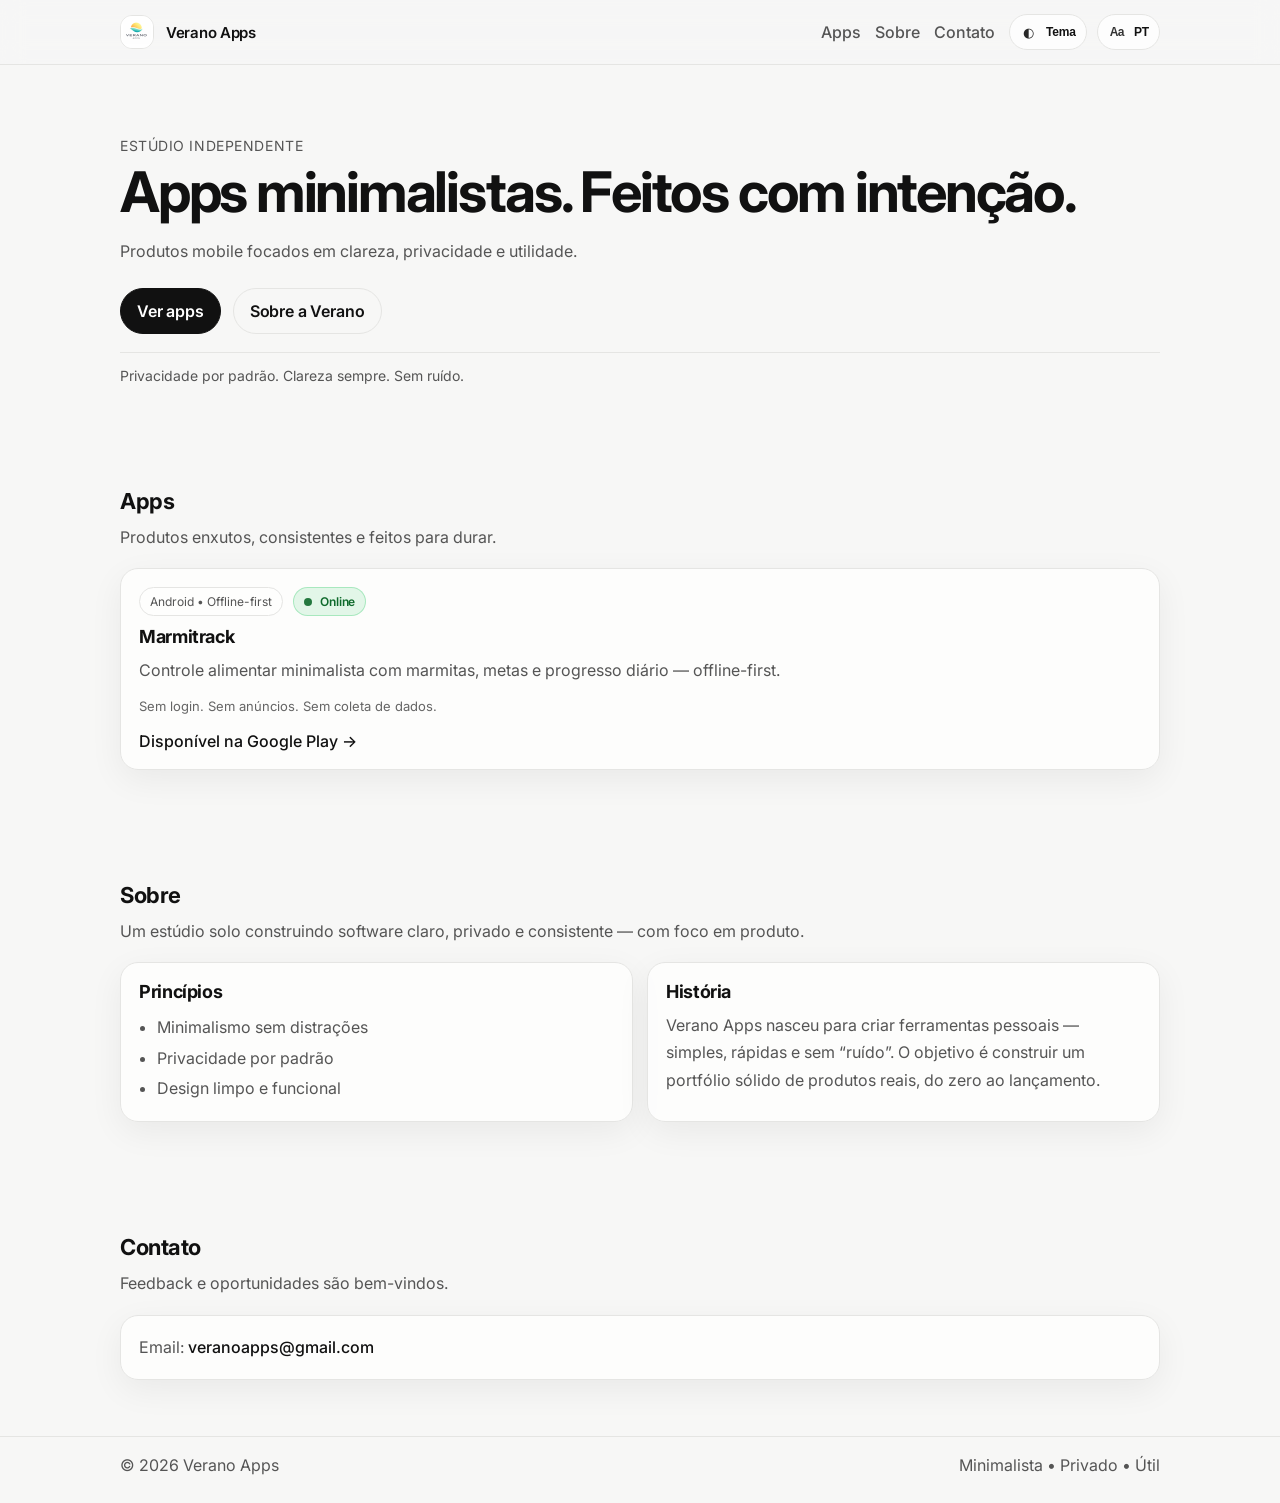
==== index.html @ bb745395 "Atualização produção marmitrack" ====
<!doctype html>
<html lang="pt-BR" data-theme="light">

<head>
    <meta charset="UTF-8" />
    <meta name="viewport" content="width=device-width, initial-scale=1.0" />
    <title>Verano Apps</title>
    <meta name="description" content="Verano Apps — minimal mobile apps focused on clarity, privacy, and usefulness." />

    <!-- Favicon -->
    <link rel="icon" type="image/png" href="assets/favicon.png" />

    <link rel="stylesheet" href="styles.css" />
    <link rel="preconnect" href="https://fonts.googleapis.com" />
    <link rel="preconnect" href="https://fonts.gstatic.com" crossorigin />
    <link href="https://fonts.googleapis.com/css2?family=Inter:wght@300;400;600&display=swap" rel="stylesheet" />
</head>

<body>
    <header class="topbar">
        <div class="container topbar__inner">
            <a class="brand" href="#top" aria-label="Verano Apps">
                <img class="brand__logo" src="assets/logo.png" alt="Verano Apps logo" />
                <span class="brand__name">Verano Apps</span>
            </a>

            <div class="topbar__actions">
                <nav class="nav">
                    <a class="link subtle" href="#apps" data-i18n="nav.apps">Apps</a>
                    <a class="link subtle" href="#about" data-i18n="nav.about">Sobre</a>
                    <a class="link subtle" href="#contact" data-i18n="nav.contact">Contato</a>
                </nav>

                <div class="toggles">
                    <button class="pill" id="themeToggle" type="button" aria-label="Toggle theme">
                        <span class="pill__icon" aria-hidden="true">◐</span>
                        <span class="pill__text" data-i18n="ui.theme">Tema</span>
                    </button>

                    <button class="pill" id="langToggle" type="button" aria-label="Toggle language">
                        <span class="pill__icon pill__icon--lang" aria-hidden="true">Aa</span>
                        <span class="pill__text" id="langPill">PT</span>
                    </button>
                </div>
            </div>
        </div>
    </header>

    <main id="top">
        <section class="hero">
            <div class="container">
                <p class="kicker" data-i18n="hero.kicker">Estúdio independente</p>

                <h1 class="hero__title" data-i18n="hero.title">
                    Apps minimalistas.<br />Feitos com intenção.
                </h1>

                <p class="hero__subtitle" data-i18n="hero.subtitle">
                    Produtos mobile focados em clareza, privacidade e utilidade.
                </p>

                <div class="hero__cta">
                    <a class="btn" href="#apps" data-i18n="hero.ctaPrimary">Ver apps</a>
                    <a class="btn ghost" href="#about" data-i18n="hero.ctaSecondary">Sobre a Verano</a>
                </div>

                <div class="note" data-i18n="hero.note">
                    Privacidade por padrão. Clareza sempre. Sem ruído.
                </div>
            </div>
        </section>

        <section class="section" id="apps">
            <div class="container">
                <div class="section__head">
                    <h2 class="section__title" data-i18n="apps.title">Apps</h2>
                    <p class="section__subtitle" data-i18n="apps.subtitle">
                        Produtos enxutos, consistentes e feitos para durar.
                    </p>
                </div>

                <div class="card">
                    <div class="card__meta">
                        <span class="badge" data-i18n="apps.marmitrack.badge">Android • Offline-first</span>

                        <span class="status published" id="marmitrackStatus">
                            <span class="dot" aria-hidden="true"></span>
                            <span data-i18n="status.published">Online</span>
                        </span>
                    </div>

                    <h3 class="card__title">Marmitrack</h3>

                    <p class="card__text" data-i18n="apps.marmitrack.desc">
                        Controle alimentar minimalista com marmitas, metas e progresso diário — offline-first.
                    </p>

                    <p class="card__text small" data-i18n="apps.marmitrack.privacy">
                        Sem login. Sem anúncios. Sem coleta de dados.
                    </p>

                    <div class="card__actions">
                        <a class="link" href="https://play.google.com/store/apps/details?id=com.veranoapps.marmitrack" target="_blank" rel="noopener noreferrer" data-i18n="apps.marmitrack.play">
                            Disponível na Google Play →
                        </a>
                    </div>
                </div>
            </div>
        </section>

        <section class="section" id="about">
            <div class="container">
                <div class="section__head">
                    <h2 class="section__title" data-i18n="about.title">Sobre</h2>
                    <p class="section__subtitle" data-i18n="about.subtitle">
                        Um estúdio solo construindo software claro, privado e consistente — com foco em produto.
                    </p>
                </div>

                <div class="grid">
                    <div class="card">
                        <h3 class="card__title" data-i18n="about.principles.title">Princípios</h3>
                        <ul class="list">
                            <li data-i18n="about.principles.p1">Minimalismo sem distrações</li>
                            <li data-i18n="about.principles.p2">Privacidade por padrão</li>
                            <li data-i18n="about.principles.p3">Design limpo e funcional</li>
                        </ul>
                    </div>

                    <div class="card">
                        <h3 class="card__title" data-i18n="about.story.title">História</h3>
                        <p class="card__text" data-i18n="about.story.text">
                            Verano Apps nasceu para criar ferramentas pessoais — simples, rápidas e sem “ruído”.
                            O objetivo é construir um portfólio sólido de produtos reais, do zero ao lançamento.
                        </p>
                    </div>
                </div>
            </div>
        </section>

        <section class="section" id="contact">
            <div class="container">
                <div class="section__head">
                    <h2 class="section__title" data-i18n="contact.title">Contato</h2>
                    <p class="section__subtitle" data-i18n="contact.subtitle">
                        Feedback e oportunidades são bem-vindos.
                    </p>
                </div>

                <div class="card">
                    <p class="card__text">
                        <span data-i18n="contact.emailLabel">Email:</span>
                        <a class="link" href="mailto:veranoapps@gmail.com">veranoapps@gmail.com</a>
                    </p>
                </div>
            </div>
        </section>
    </main>

    <footer class="footer">
        <div class="container footer__inner">
            <span class="muted">© <span id="year"></span> Verano Apps</span>
            <span class="muted" data-i18n="footer.tagline">Minimal • Private • Useful</span>
        </div>
    </footer>

    <script src="script.js"></script>
</body>

</html>
---- styles.css ----
:root {
    --bg: #f7f7f6;
    --text: #111111;
    --muted: #555555;
    --line: #e5e5e3;

    --card: rgba(255, 255, 255, 0.72);
    --pill: rgba(255, 255, 255, 0.6);

    --shadow: 0 10px 34px rgba(0, 0, 0, 0.06);
    --radius: 18px;

    --btn-bg: #111111;
    --btn-text: #ffffff;
    --btn-border: #111111;

    --ghost-bg: transparent;
    --ghost-text: #111111;
    --ghost-border: #e5e5e3;

    /* Status colors (sutis) */
    --status-inprogress-bg: rgba(245, 158, 11, 0.12);
    --status-inprogress-border: rgba(245, 158, 11, 0.30);
    --status-inprogress-text: #8a5a00;

    --status-published-bg: rgba(34, 197, 94, 0.12);
    --status-published-border: rgba(34, 197, 94, 0.30);
    --status-published-text: #0f6a2c;
}

html[data-theme="dark"] {
    --bg: #0f0f11;
    --text: #f0f0f0;
    --muted: #b8b8b8;
    --line: #242428;

    --card: rgba(22, 22, 25, 0.72);
    --pill: rgba(22, 22, 25, 0.65);

    --shadow: 0 10px 34px rgba(0, 0, 0, 0.35);

    --btn-bg: #f0f0f0;
    --btn-text: #0f0f11;
    --btn-border: #f0f0f0;

    --ghost-bg: transparent;
    --ghost-text: #f0f0f0;
    --ghost-border: #2a2a2f;

    --status-inprogress-bg: rgba(245, 158, 11, 0.16);
    --status-inprogress-border: rgba(245, 158, 11, 0.32);
    --status-inprogress-text: #ffd08a;

    --status-published-bg: rgba(34, 197, 94, 0.16);
    --status-published-border: rgba(34, 197, 94, 0.32);
    --status-published-text: #a6f4c5;
}

* {
    box-sizing: border-box;
}

html,
body {
    height: 100%;
}

/* Smooth scroll + header offset */
html {
    scroll-behavior: smooth;
    scroll-padding-top: 78px;
}

body {
    margin: 0;
    font-family: Inter, system-ui, -apple-system, Segoe UI, Roboto, Arial, sans-serif;
    background: var(--bg);
    color: var(--text);
    -webkit-font-smoothing: antialiased;
    -moz-osx-font-smoothing: grayscale;
}

.container {
    width: min(1040px, calc(100% - 40px));
    margin: 0 auto;
}

.topbar {
    position: sticky;
    top: 0;
    z-index: 10;
    backdrop-filter: blur(12px);
    background: color-mix(in srgb, var(--bg) 78%, transparent);
    border-bottom: 1px solid var(--line);
}

.topbar__inner {
    display: flex;
    align-items: center;
    justify-content: space-between;
    padding: 14px 0;
    gap: 14px;
}

.brand {
    display: inline-flex;
    align-items: center;
    gap: 12px;
    text-decoration: none;
    color: var(--text);
    user-select: none;
}

.brand__logo {
    height: 34px;
    width: 34px;
    object-fit: cover;
    border-radius: 12px;
    border: 1px solid var(--line);
    background: rgba(255, 255, 255, 0.35);
    display: block;
}

.brand__name {
    font-weight: 600;
    letter-spacing: -0.02em;
    font-size: 15px;
}

.topbar__actions {
    display: flex;
    align-items: center;
    gap: 14px;
}

.nav {
    display: none;
    align-items: center;
    gap: 14px;
}

.toggles {
    display: inline-flex;
    align-items: center;
    gap: 10px;
}

.link {
    color: var(--text);
    text-decoration: none;
    font-weight: 500;
}

.link:hover {
    text-decoration: underline;
}

.link.subtle {
    color: var(--muted);
}

.pill {
    border: 1px solid var(--line);
    background: var(--pill);
    border-radius: 999px;
    padding: 8px 10px;
    cursor: pointer;
    display: inline-flex;
    align-items: center;
    gap: 8px;
    color: var(--text);
}

.pill__icon {
    font-size: 13px;
    opacity: 0.9;
}

.pill__text {
    font-size: 12px;
    font-weight: 600;
    letter-spacing: -0.01em;
}

.hero {
    padding: 72px 0 48px;
}

.kicker {
    margin: 0 0 10px;
    color: var(--muted);
    font-size: 14px;
    letter-spacing: 0.04em;
    text-transform: uppercase;
}

.hero__title {
    margin: 0;
    font-size: clamp(36px, 5vw, 56px);
    line-height: 1.03;
    letter-spacing: -0.04em;
}

.hero__subtitle {
    margin: 16px 0 0;
    max-width: 64ch;
    color: var(--muted);
    font-size: 16px;
    line-height: 1.65;
}

.hero__cta {
    display: flex;
    gap: 12px;
    margin-top: 24px;
    flex-wrap: wrap;
}

.btn {
    display: inline-flex;
    align-items: center;
    justify-content: center;
    padding: 12px 16px;
    border-radius: 999px;
    border: 1px solid var(--btn-border);
    background: var(--btn-bg);
    color: var(--btn-text);
    text-decoration: none;
    font-weight: 600;
    letter-spacing: -0.01em;
}

.btn:hover {
    filter: brightness(0.95);
}

.btn.ghost {
    background: var(--ghost-bg);
    color: var(--ghost-text);
    border: 1px solid var(--ghost-border);
}

.note {
    margin-top: 18px;
    padding-top: 14px;
    border-top: 1px solid var(--line);
    color: var(--muted);
    font-size: 14px;
}

.section {
    padding: 56px 0;
}

.section__head {
    display: grid;
    gap: 10px;
    margin-bottom: 18px;
}

.section__title {
    margin: 0;
    font-size: 22px;
    letter-spacing: -0.02em;
}

.section__subtitle {
    margin: 0;
    color: var(--muted);
    max-width: 72ch;
    line-height: 1.65;
}

.card {
    border: 1px solid var(--line);
    border-radius: var(--radius);
    background: var(--card);
    box-shadow: var(--shadow);
    padding: 18px;
}

.card__meta {
    display: flex;
    align-items: center;
    gap: 10px;
    margin-bottom: 10px;
    flex-wrap: wrap;
}

.badge {
    font-size: 12px;
    color: var(--muted);
    border: 1px solid var(--line);
    border-radius: 999px;
    padding: 6px 10px;
    background: color-mix(in srgb, var(--card) 70%, transparent);
}

.status {
    display: inline-flex;
    align-items: center;
    gap: 8px;
    border-radius: 999px;
    padding: 6px 10px;
    font-size: 12px;
    font-weight: 600;
    letter-spacing: -0.01em;
    border: 1px solid;
}

.status .dot {
    width: 8px;
    height: 8px;
    border-radius: 999px;
    background: currentColor;
    opacity: 0.9;
}

.status.inprogress {
    background: var(--status-inprogress-bg);
    border-color: var(--status-inprogress-border);
    color: var(--status-inprogress-text);
}

.status.published {
    background: var(--status-published-bg);
    border-color: var(--status-published-border);
    color: var(--status-published-text);
}

.card__title {
    margin: 0 0 10px;
    font-size: 18px;
    letter-spacing: -0.02em;
}

.card__text {
    margin: 0;
    color: var(--muted);
    line-height: 1.7;
}

/* NOVO: texto secundário menor (ex: privacidade do app) */
.card__text.small {
    margin-top: 10px;
    font-size: 13px;
    opacity: 0.9;
}

.card__actions {
    margin-top: 14px;
}

.grid {
    display: grid;
    grid-template-columns: 1fr;
    gap: 14px;
}

.list {
    margin: 0;
    padding-left: 18px;
    color: var(--muted);
    line-height: 1.9;
}

.footer {
    border-top: 1px solid var(--line);
    padding: 18px 0 28px;
}

.footer__inner {
    display: flex;
    justify-content: space-between;
    gap: 12px;
    flex-wrap: wrap;
}

.muted {
    color: var(--muted);
}

:focus-visible {
    outline: 2px solid color-mix(in srgb, var(--text) 22%, transparent);
    outline-offset: 3px;
    border-radius: 12px;
}

.btn,
.pill,
.card {
    transition: filter 120ms ease, transform 120ms ease, border-color 120ms ease;
}

.btn:active,
.pill:active {
    transform: translateY(1px);
}

@media (min-width: 860px) {
    .nav {
        display: flex;
    }

    .grid {
        grid-template-columns: 1fr 1fr;
    }
}

.pill__icon {
    display: inline-flex;
    align-items: center;
    justify-content: center;
    width: 18px;
    height: 18px;
    font-size: 13px;
    opacity: 0.9;
    line-height: 1;
}

.pill__icon--lang {
    font-weight: 700;
    letter-spacing: -0.04em;
    font-size: 12px;
    opacity: 0.85;
}
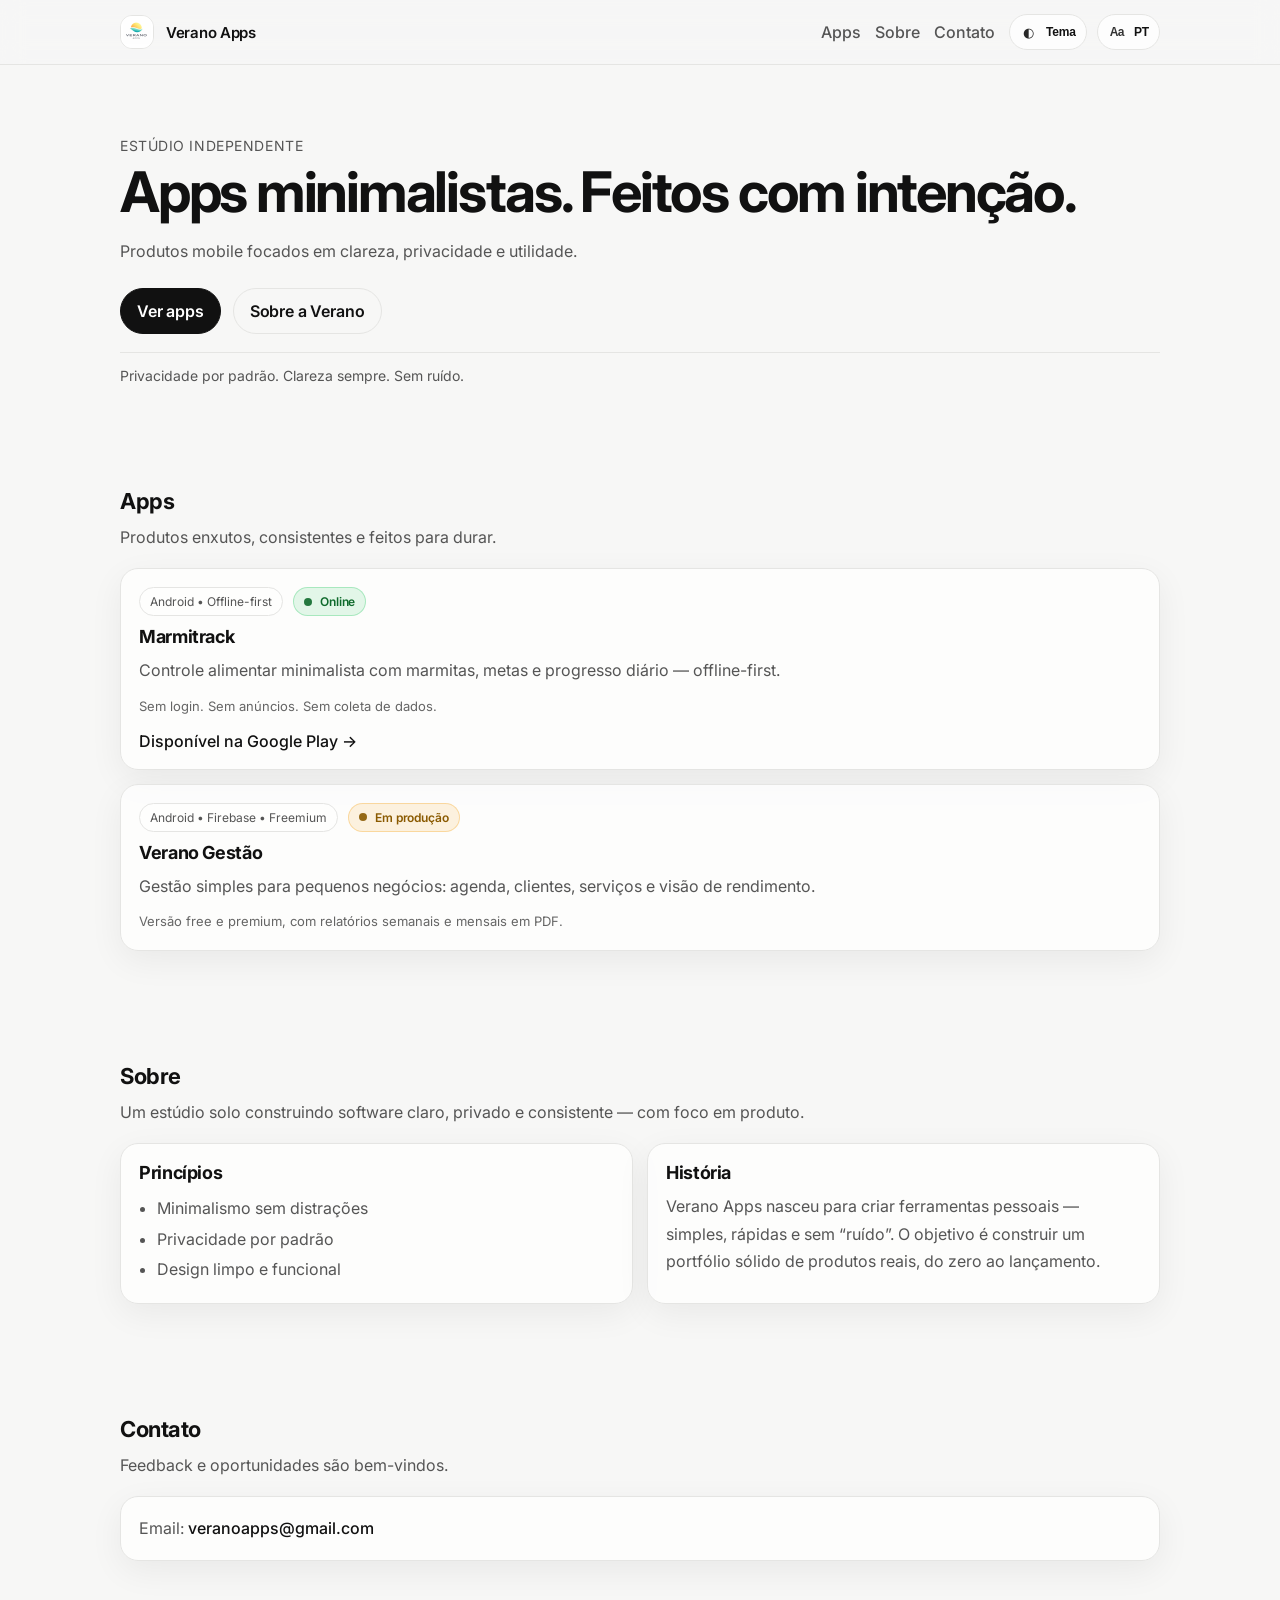
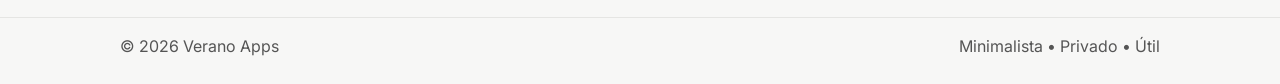
==== commit 680532d0: "Feature: novo app sendo criado" ====
--- a/index.html
+++ b/index.html
@@ -79,30 +79,53 @@
                     </p>
                 </div>
 
-                <div class="card">
-                    <div class="card__meta">
-                        <span class="badge" data-i18n="apps.marmitrack.badge">Android • Offline-first</span>
+                <div class="apps__list">
+                    <div class="card">
+                        <div class="card__meta">
+                            <span class="badge" data-i18n="apps.marmitrack.badge">Android • Offline-first</span>
 
-                        <span class="status published" id="marmitrackStatus">
-                            <span class="dot" aria-hidden="true"></span>
-                            <span data-i18n="status.published">Online</span>
-                        </span>
+                            <span class="status published" id="marmitrackStatus">
+                                <span class="dot" aria-hidden="true"></span>
+                                <span data-i18n="status.published">Online</span>
+                            </span>
+                        </div>
+
+                        <h3 class="card__title">Marmitrack</h3>
+
+                        <p class="card__text" data-i18n="apps.marmitrack.desc">
+                            Controle alimentar minimalista com marmitas, metas e progresso diário — offline-first.
+                        </p>
+
+                        <p class="card__text small" data-i18n="apps.marmitrack.privacy">
+                            Sem login. Sem anúncios. Sem coleta de dados.
+                        </p>
+
+                        <div class="card__actions">
+                            <a class="link" href="https://play.google.com/store/apps/details?id=com.veranoapps.marmitrack" target="_blank" rel="noopener noreferrer" data-i18n="apps.marmitrack.play">
+                                Disponível na Google Play →
+                            </a>
+                        </div>
                     </div>
 
-                    <h3 class="card__title">Marmitrack</h3>
+                    <div class="card">
+                        <div class="card__meta">
+                            <span class="badge" data-i18n="apps.gestao.badge">Android • Firebase • Freemium</span>
 
-                    <p class="card__text" data-i18n="apps.marmitrack.desc">
-                        Controle alimentar minimalista com marmitas, metas e progresso diário — offline-first.
-                    </p>
+                            <span class="status inprogress">
+                                <span class="dot" aria-hidden="true"></span>
+                                <span data-i18n="status.inprogress">Em produção</span>
+                            </span>
+                        </div>
 
-                    <p class="card__text small" data-i18n="apps.marmitrack.privacy">
-                        Sem login. Sem anúncios. Sem coleta de dados.
-                    </p>
+                        <h3 class="card__title" data-i18n="apps.gestao.title">Verano Gestão</h3>
 
-                    <div class="card__actions">
-                        <a class="link" href="https://play.google.com/store/apps/details?id=com.veranoapps.marmitrack" target="_blank" rel="noopener noreferrer" data-i18n="apps.marmitrack.play">
-                            Disponível na Google Play →
-                        </a>
+                        <p class="card__text" data-i18n="apps.gestao.desc">
+                            Gestão simples para pequenos negócios: agenda, clientes, serviços e visão de rendimento.
+                        </p>
+
+                        <p class="card__text small" data-i18n="apps.gestao.details">
+                            Versão free e premium, com relatórios semanais e mensais em PDF.
+                        </p>
                     </div>
                 </div>
             </div>
--- a/styles.css
+++ b/styles.css
@@ -351,6 +351,12 @@
     margin-top: 14px;
 }
 
+.apps__list {
+    display: grid;
+    grid-template-columns: 1fr;
+    gap: 14px;
+}
+
 .grid {
     display: grid;
     grid-template-columns: 1fr;
@@ -423,4 +429,4 @@
     letter-spacing: -0.04em;
     font-size: 12px;
     opacity: 0.85;
-}+}
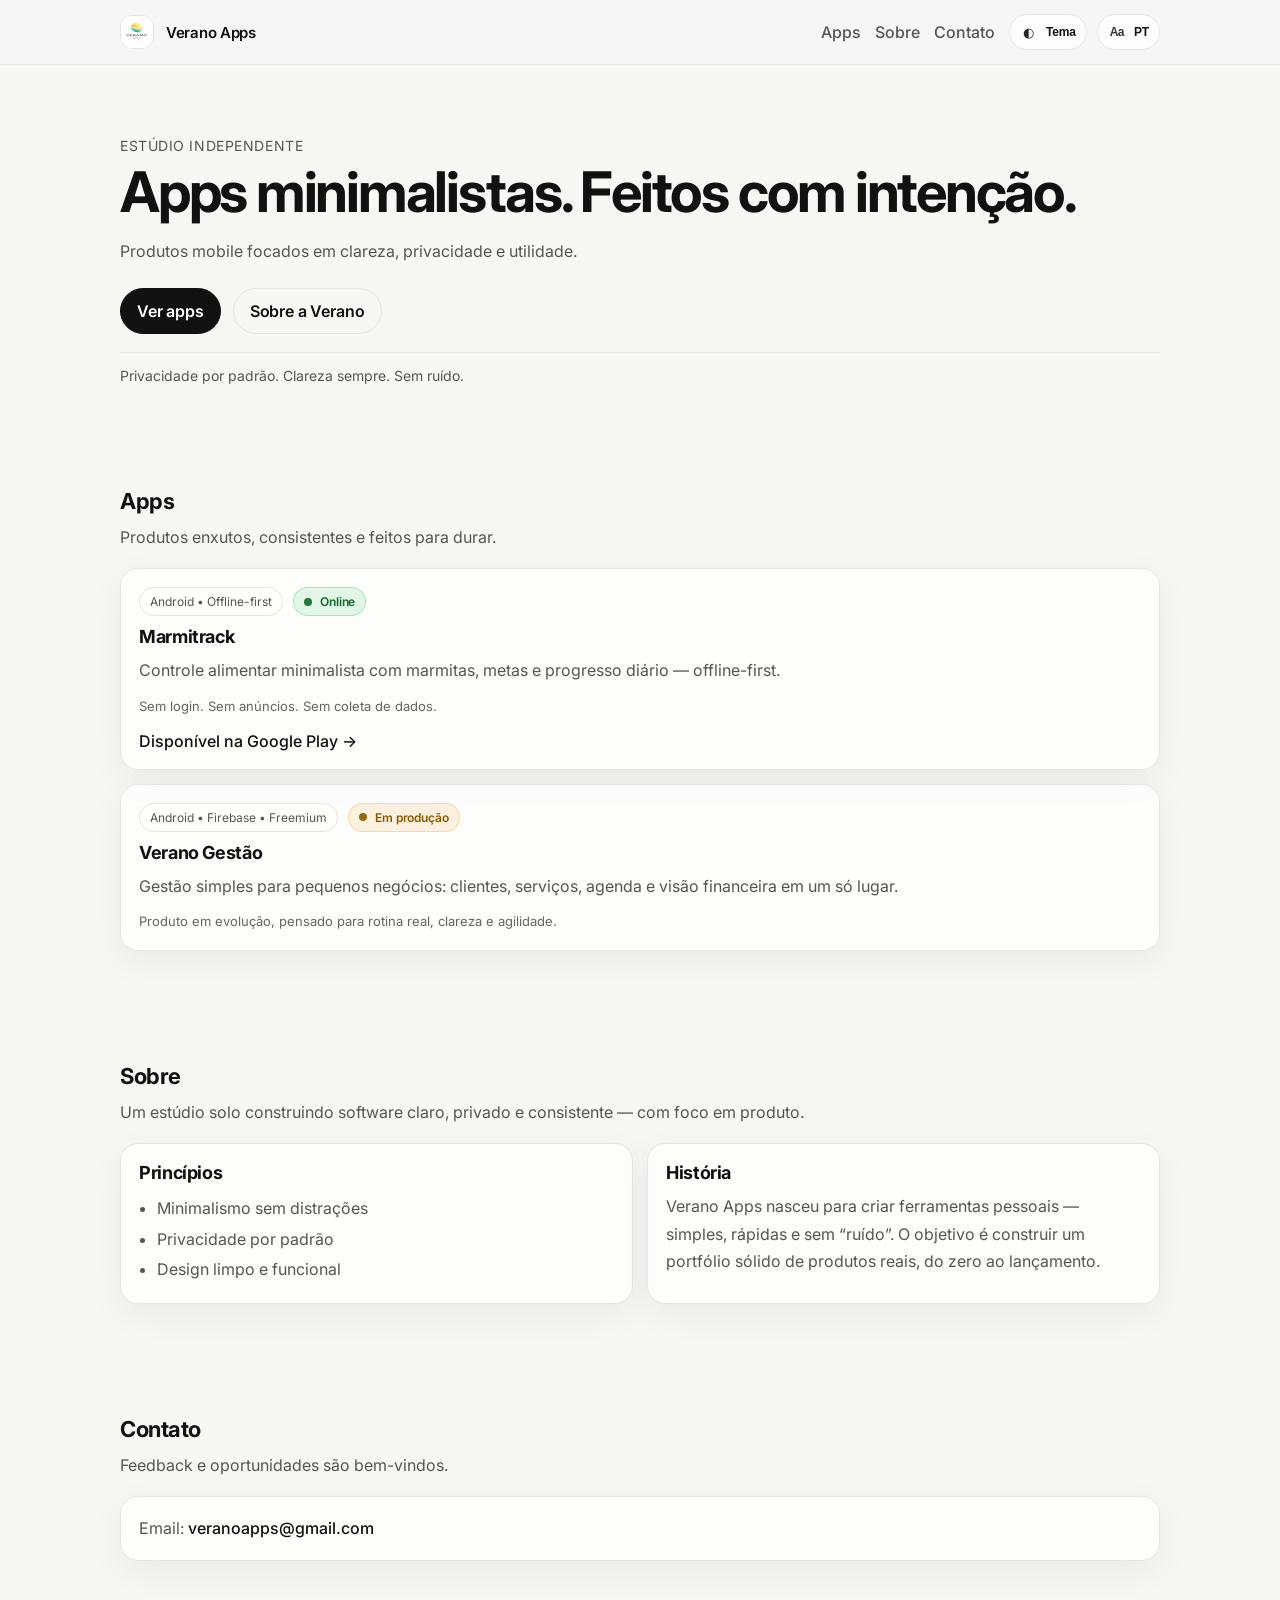
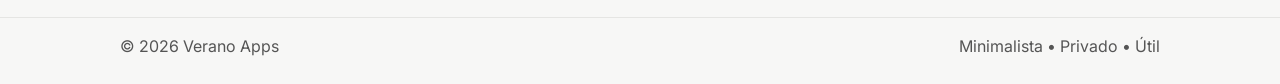
==== commit 3a2039c9: "Atualizado legenda do verano app" ====
--- a/index.html
+++ b/index.html
@@ -120,11 +120,11 @@
                         <h3 class="card__title" data-i18n="apps.gestao.title">Verano Gestão</h3>
 
                         <p class="card__text" data-i18n="apps.gestao.desc">
-                            Gestão simples para pequenos negócios: agenda, clientes, serviços e visão de rendimento.
+                            Gestão simples para pequenos negócios: clientes, serviços, agenda e visão financeira em um só lugar.
                         </p>
 
                         <p class="card__text small" data-i18n="apps.gestao.details">
-                            Versão free e premium, com relatórios semanais e mensais em PDF.
+                            Produto em evolução, pensado para rotina real, clareza e agilidade.
                         </p>
                     </div>
                 </div>
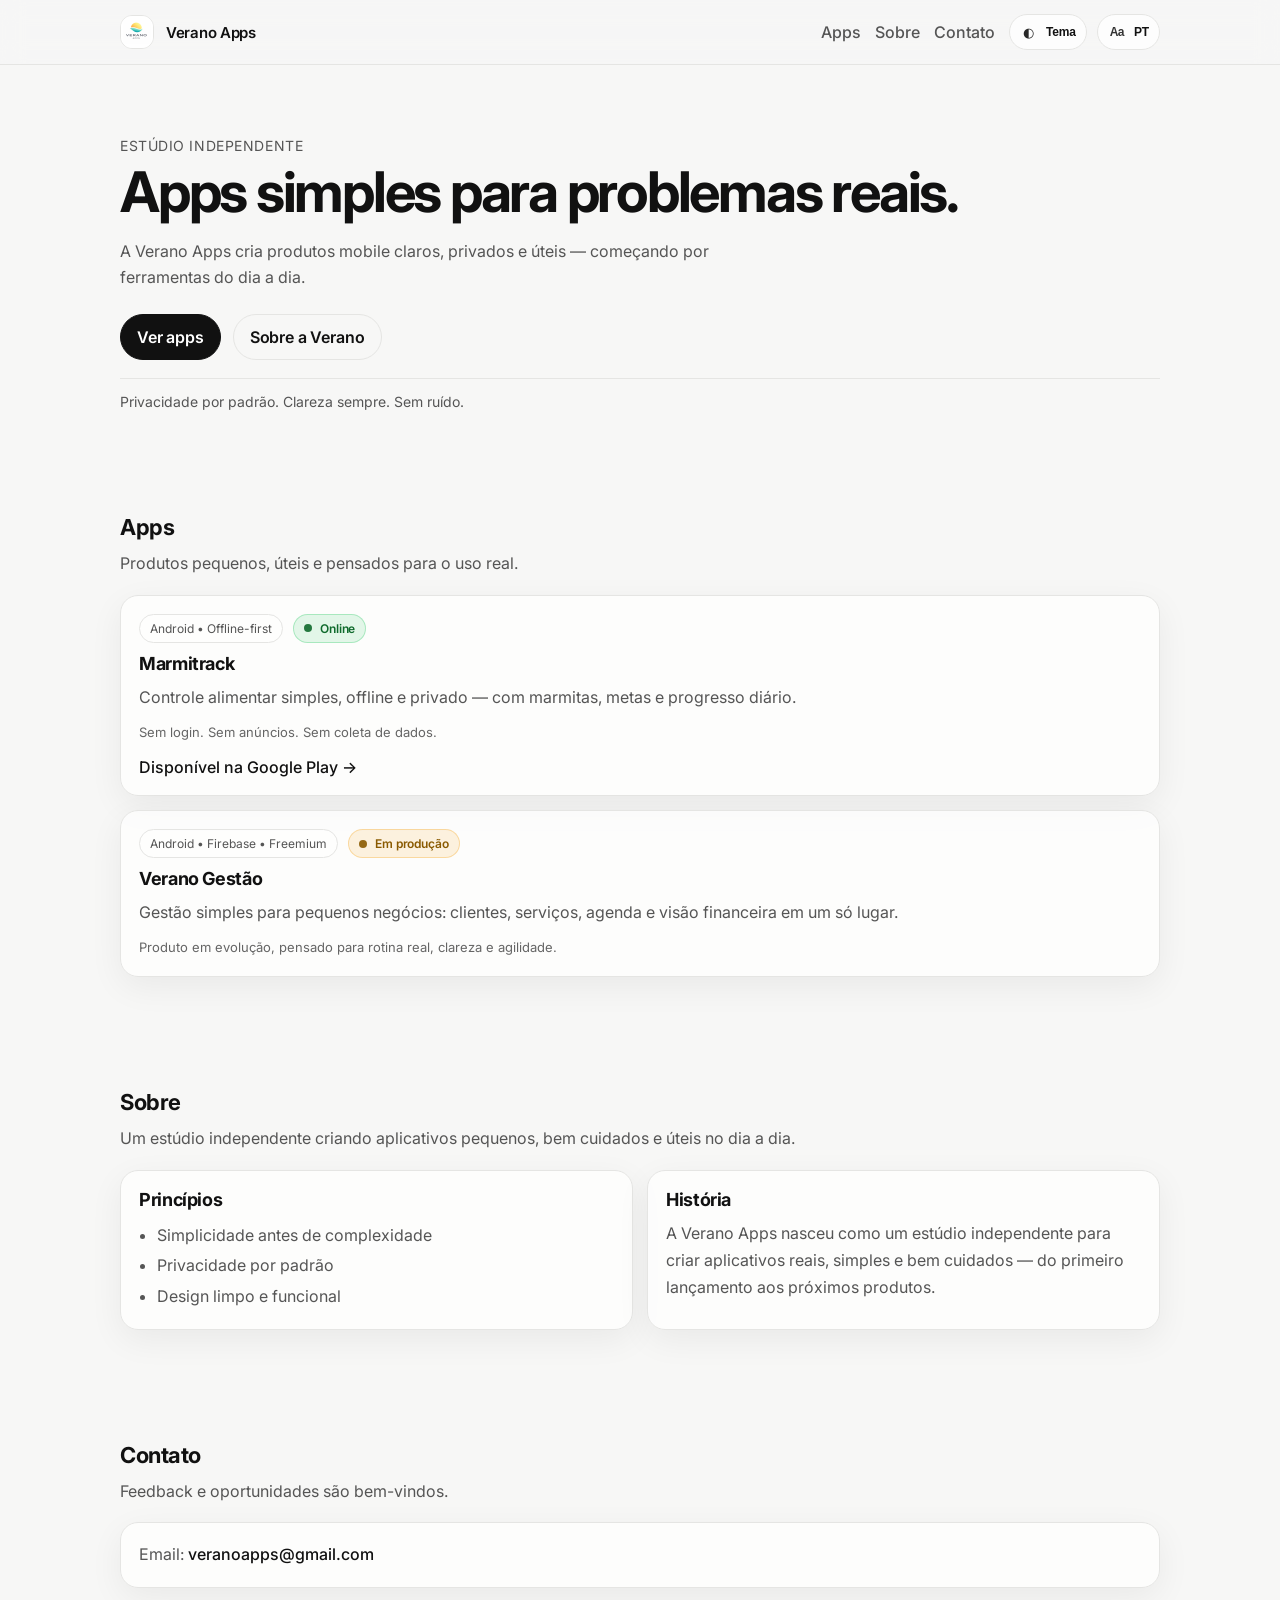
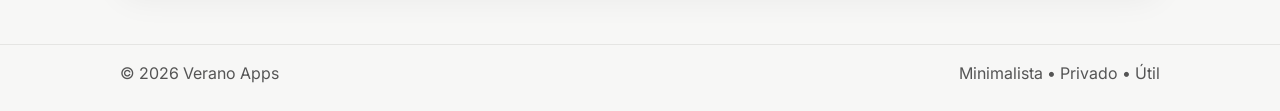
==== commit edd42127: "Feature: novos textos da verano apps" ====
--- a/index.html
+++ b/index.html
@@ -52,11 +52,11 @@
                 <p class="kicker" data-i18n="hero.kicker">Estúdio independente</p>
 
                 <h1 class="hero__title" data-i18n="hero.title">
-                    Apps minimalistas.<br />Feitos com intenção.
+                    Apps simples para problemas reais.
                 </h1>
 
                 <p class="hero__subtitle" data-i18n="hero.subtitle">
-                    Produtos mobile focados em clareza, privacidade e utilidade.
+                    A Verano Apps cria produtos mobile claros, privados e úteis — começando por ferramentas do dia a dia.
                 </p>
 
                 <div class="hero__cta">
@@ -75,7 +75,7 @@
                 <div class="section__head">
                     <h2 class="section__title" data-i18n="apps.title">Apps</h2>
                     <p class="section__subtitle" data-i18n="apps.subtitle">
-                        Produtos enxutos, consistentes e feitos para durar.
+                        Produtos pequenos, úteis e pensados para o uso real.
                     </p>
                 </div>
 
@@ -93,7 +93,7 @@
                         <h3 class="card__title">Marmitrack</h3>
 
                         <p class="card__text" data-i18n="apps.marmitrack.desc">
-                            Controle alimentar minimalista com marmitas, metas e progresso diário — offline-first.
+                            Controle alimentar simples, offline e privado — com marmitas, metas e progresso diário.
                         </p>
 
                         <p class="card__text small" data-i18n="apps.marmitrack.privacy">
@@ -136,7 +136,7 @@
                 <div class="section__head">
                     <h2 class="section__title" data-i18n="about.title">Sobre</h2>
                     <p class="section__subtitle" data-i18n="about.subtitle">
-                        Um estúdio solo construindo software claro, privado e consistente — com foco em produto.
+                        Um estúdio independente criando aplicativos pequenos, bem cuidados e úteis no dia a dia.
                     </p>
                 </div>
 
@@ -144,7 +144,7 @@
                     <div class="card">
                         <h3 class="card__title" data-i18n="about.principles.title">Princípios</h3>
                         <ul class="list">
-                            <li data-i18n="about.principles.p1">Minimalismo sem distrações</li>
+                            <li data-i18n="about.principles.p1">Simplicidade antes de complexidade</li>
                             <li data-i18n="about.principles.p2">Privacidade por padrão</li>
                             <li data-i18n="about.principles.p3">Design limpo e funcional</li>
                         </ul>
@@ -153,8 +153,7 @@
                     <div class="card">
                         <h3 class="card__title" data-i18n="about.story.title">História</h3>
                         <p class="card__text" data-i18n="about.story.text">
-                            Verano Apps nasceu para criar ferramentas pessoais — simples, rápidas e sem “ruído”.
-                            O objetivo é construir um portfólio sólido de produtos reais, do zero ao lançamento.
+                            A Verano Apps nasceu como um estúdio independente para criar aplicativos reais, simples e bem cuidados — do primeiro lançamento aos próximos produtos.
                         </p>
                     </div>
                 </div>
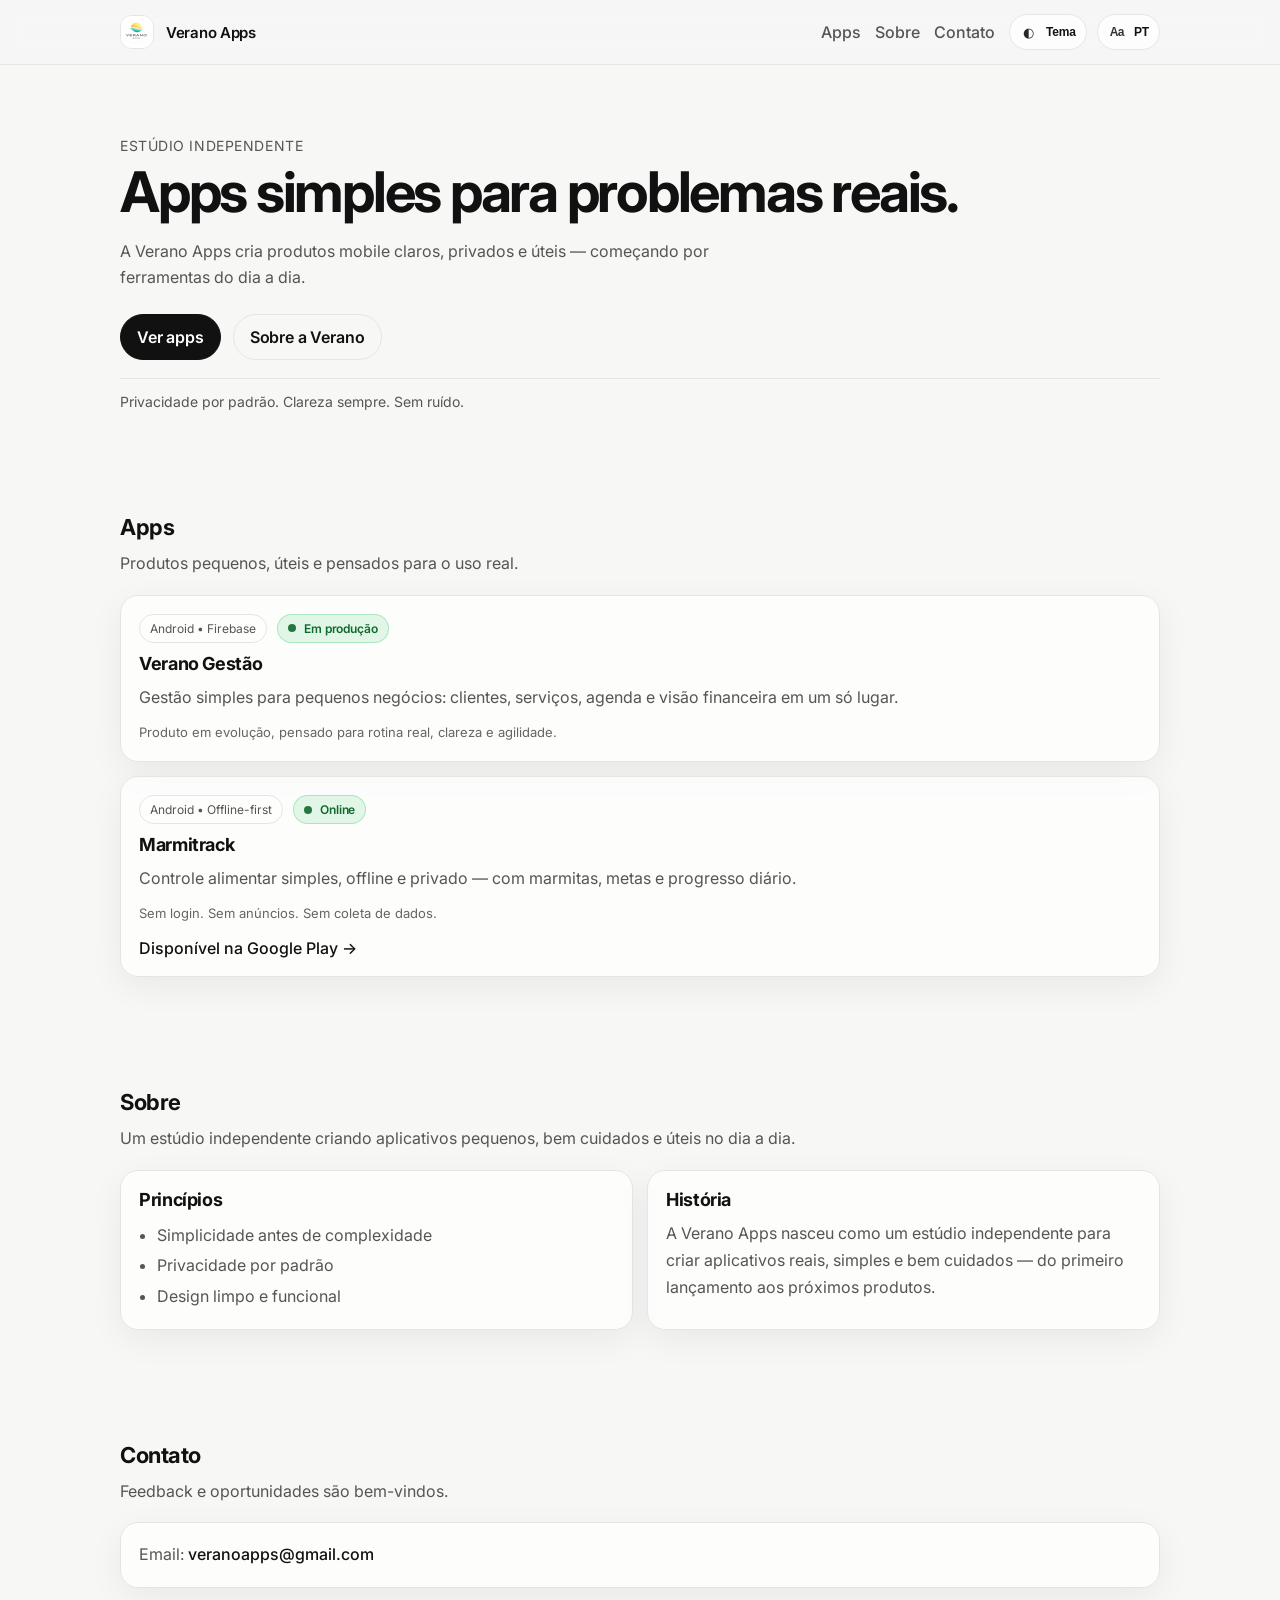
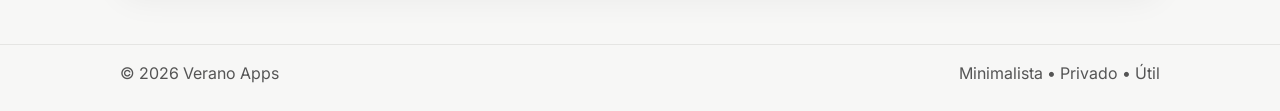
==== commit 46456913: "Feature: verano em producao!" ====
--- a/index.html
+++ b/index.html
@@ -82,6 +82,27 @@
                 <div class="apps__list">
                     <div class="card">
                         <div class="card__meta">
+                            <span class="badge" data-i18n="apps.gestao.badge">Android • Firebase</span>
+
+                            <span class="status published">
+                                <span class="dot" aria-hidden="true"></span>
+                                <span data-i18n="status.production">Em produção</span>
+                            </span>
+                        </div>
+
+                        <h3 class="card__title" data-i18n="apps.gestao.title">Verano Gestão</h3>
+
+                        <p class="card__text" data-i18n="apps.gestao.desc">
+                            Gestão simples para pequenos negócios: clientes, serviços, agenda e visão financeira em um só lugar.
+                        </p>
+
+                        <p class="card__text small" data-i18n="apps.gestao.details">
+                            Produto em evolução, pensado para rotina real, clareza e agilidade.
+                        </p>
+                    </div>
+
+                    <div class="card">
+                        <div class="card__meta">
                             <span class="badge" data-i18n="apps.marmitrack.badge">Android • Offline-first</span>
 
                             <span class="status published" id="marmitrackStatus">
@@ -105,27 +126,6 @@
                                 Disponível na Google Play →
                             </a>
                         </div>
-                    </div>
-
-                    <div class="card">
-                        <div class="card__meta">
-                            <span class="badge" data-i18n="apps.gestao.badge">Android • Firebase • Freemium</span>
-
-                            <span class="status inprogress">
-                                <span class="dot" aria-hidden="true"></span>
-                                <span data-i18n="status.inprogress">Em produção</span>
-                            </span>
-                        </div>
-
-                        <h3 class="card__title" data-i18n="apps.gestao.title">Verano Gestão</h3>
-
-                        <p class="card__text" data-i18n="apps.gestao.desc">
-                            Gestão simples para pequenos negócios: clientes, serviços, agenda e visão financeira em um só lugar.
-                        </p>
-
-                        <p class="card__text small" data-i18n="apps.gestao.details">
-                            Produto em evolução, pensado para rotina real, clareza e agilidade.
-                        </p>
                     </div>
                 </div>
             </div>
--- a/styles.css
+++ b/styles.css
@@ -351,6 +351,43 @@
     margin-top: 14px;
 }
 
+.product-hero {
+    padding-bottom: 24px;
+}
+
+.product-hero__copy {
+    margin-top: 10px;
+}
+
+.product-features .card {
+    height: 100%;
+}
+
+.product-links,
+.footer__links {
+    display: flex;
+    flex-wrap: wrap;
+    gap: 12px 18px;
+}
+
+.product-info {
+    align-items: stretch;
+}
+
+.product-panel {
+    display: flex;
+    flex-direction: column;
+    min-width: 0;
+}
+
+.product-panel .product-copy {
+    flex: 1;
+}
+
+.product-back {
+    margin-top: 18px;
+}
+
 .apps__list {
     display: grid;
     grid-template-columns: 1fr;
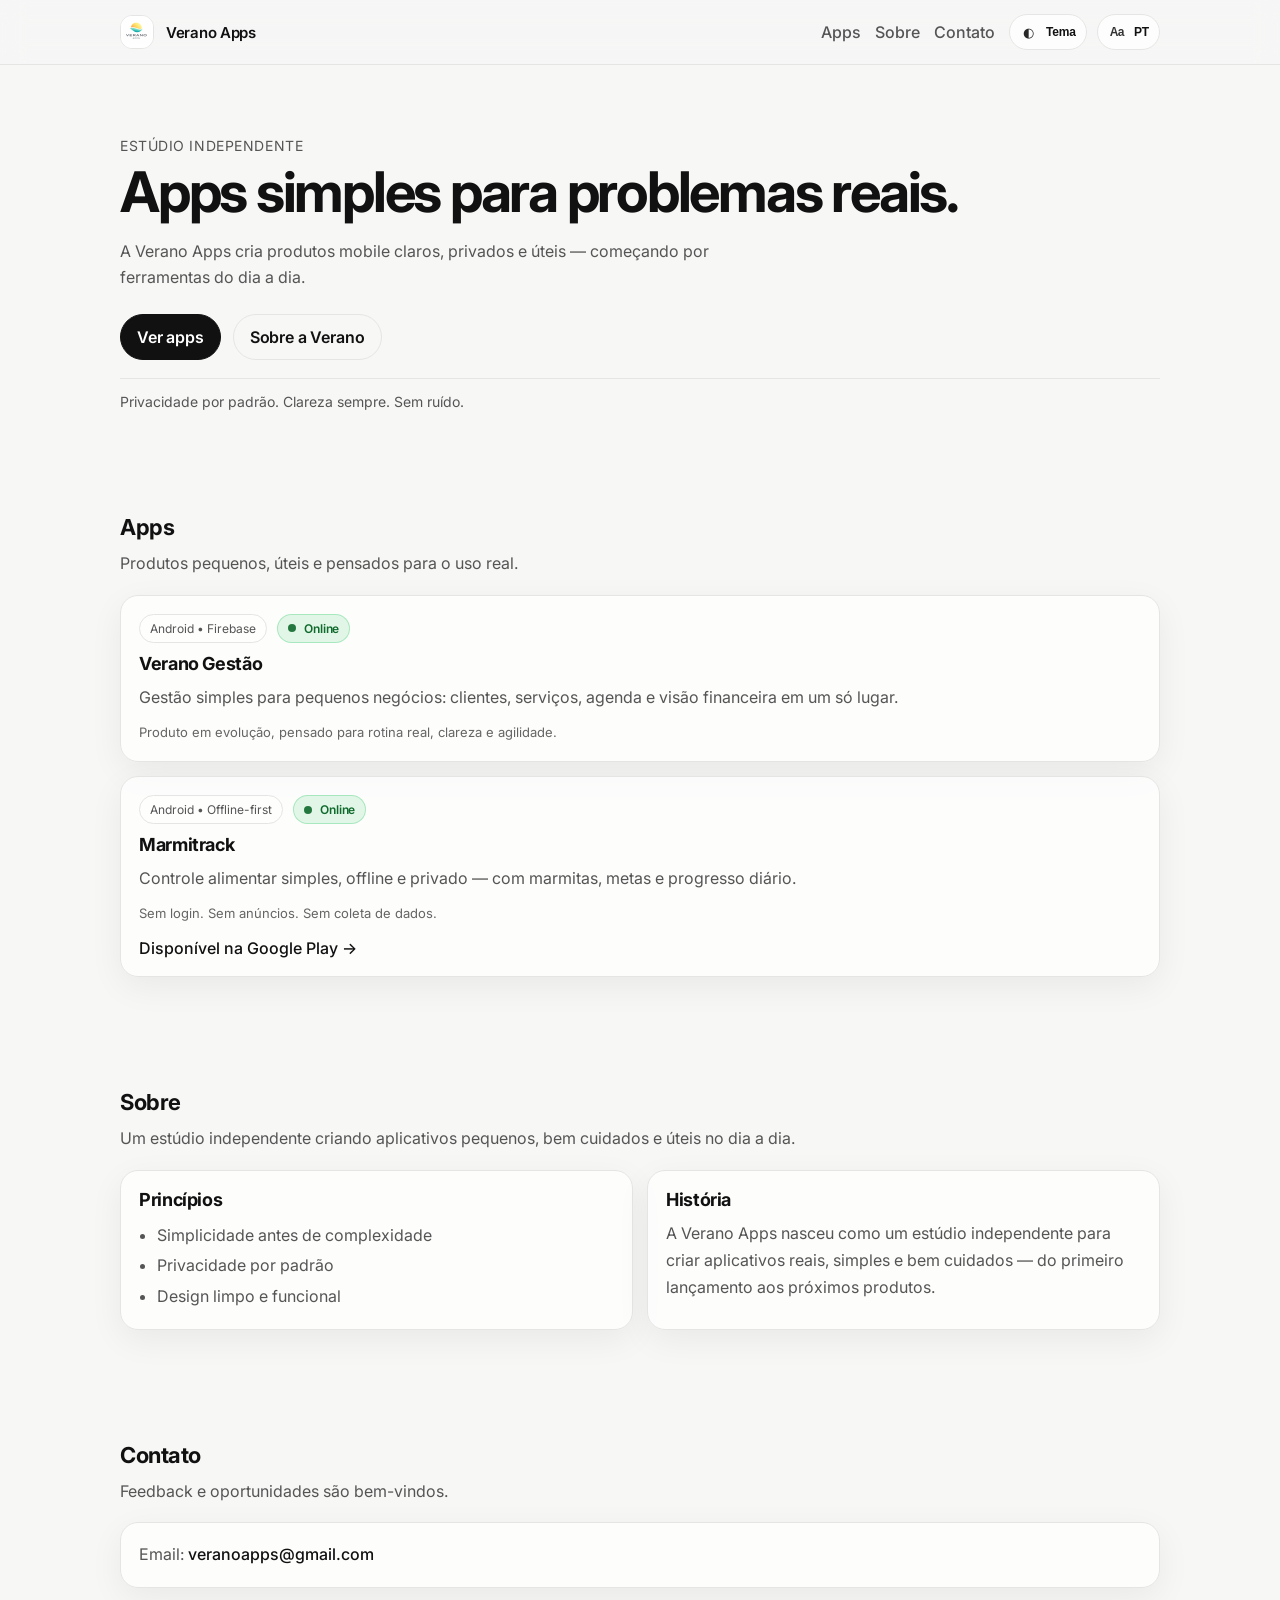
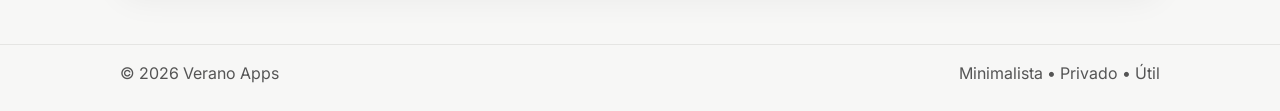
==== commit 58662392: "Fix" ====
--- a/index.html
+++ b/index.html
@@ -86,7 +86,7 @@
 
                             <span class="status published">
                                 <span class="dot" aria-hidden="true"></span>
-                                <span data-i18n="status.production">Em produção</span>
+                                <span data-i18n="status.published">Online</span>
                             </span>
                         </div>
 
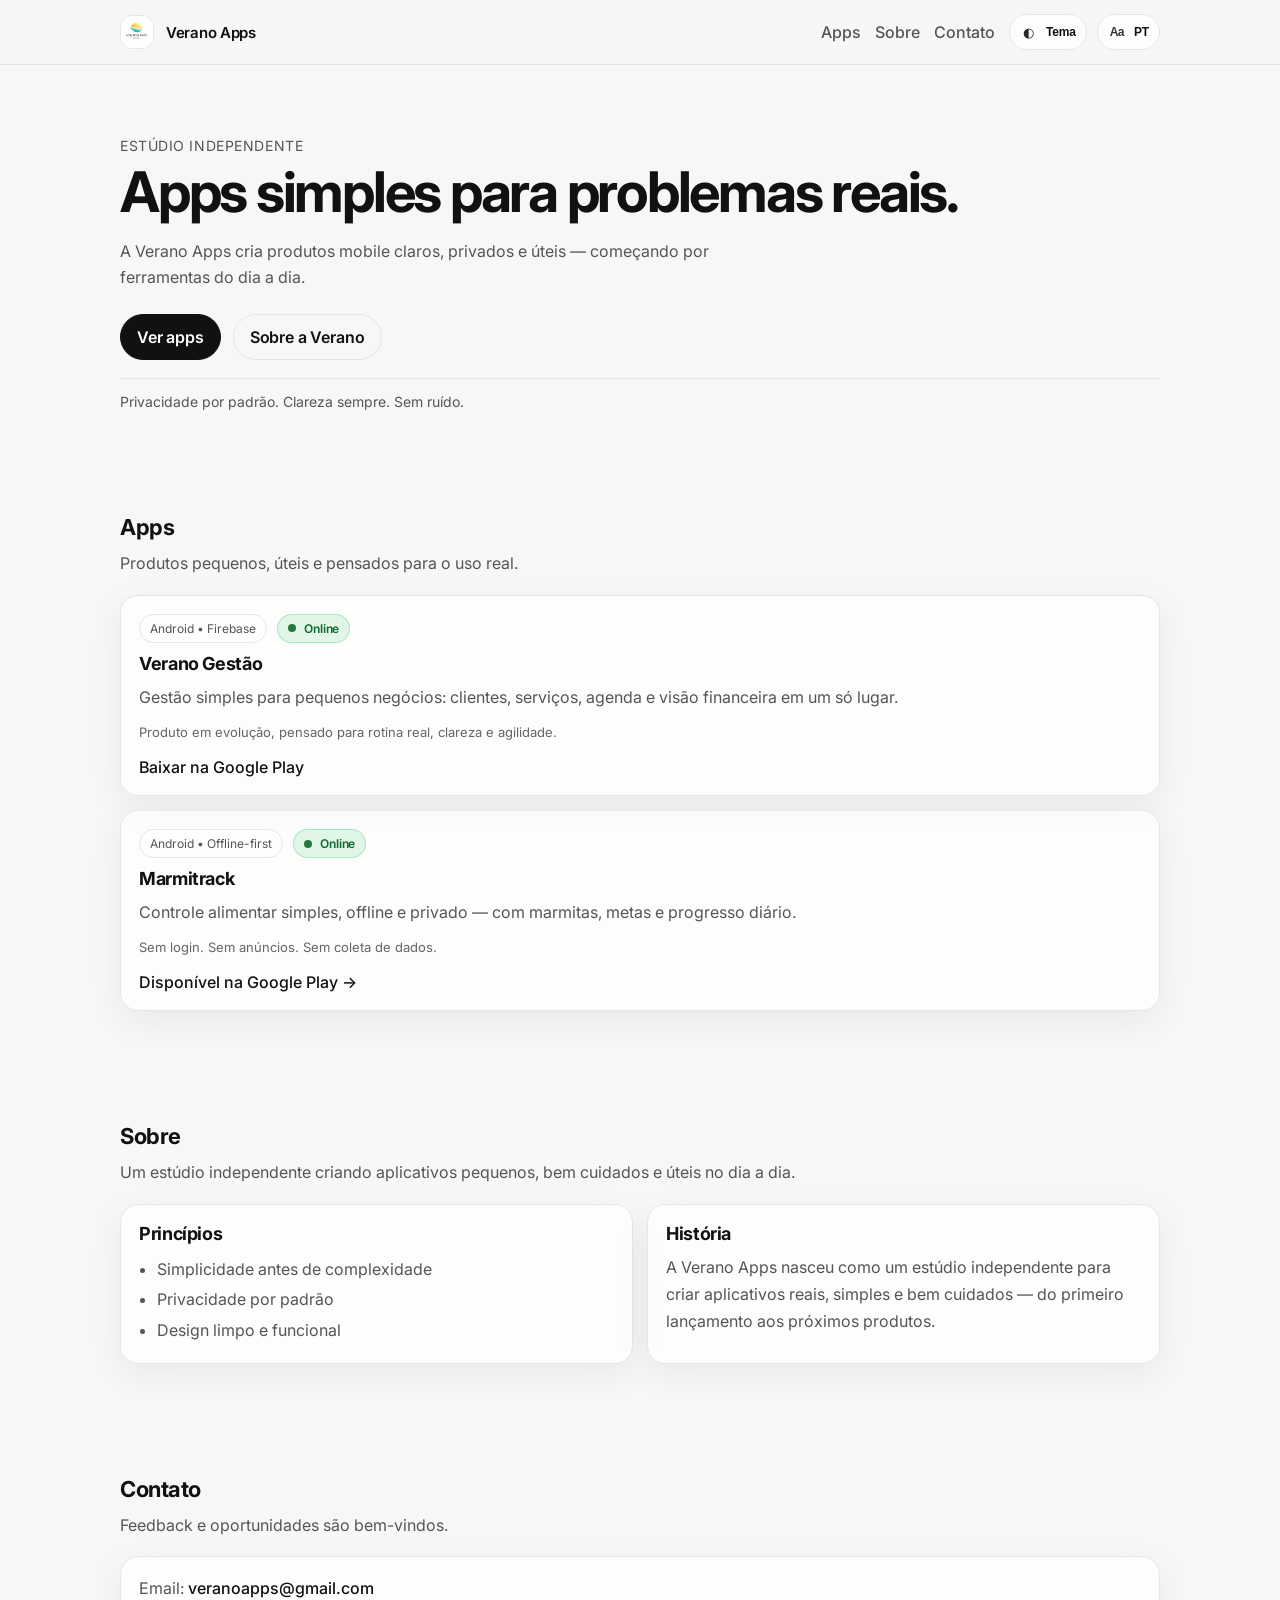
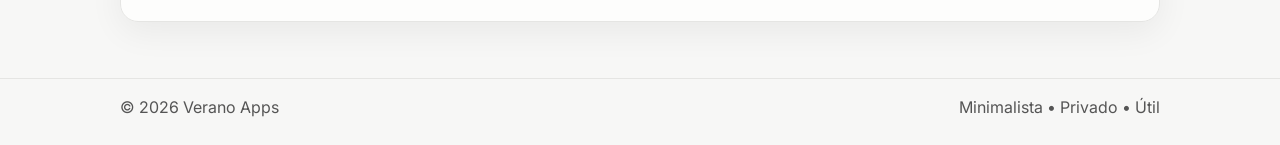
==== commit ac33826c: "Fix: link verano" ====
--- a/index.html
+++ b/index.html
@@ -99,6 +99,12 @@
                         <p class="card__text small" data-i18n="apps.gestao.details">
                             Produto em evolução, pensado para rotina real, clareza e agilidade.
                         </p>
+
+                        <div class="card__actions">
+                            <a class="link" href="https://play.google.com/store/apps/details?id=com.veranoapps.veranogestao" target="_blank" rel="noopener noreferrer" data-i18n="apps.gestao.play">
+                                Baixar na Google Play
+                            </a>
+                        </div>
                     </div>
 
                     <div class="card">
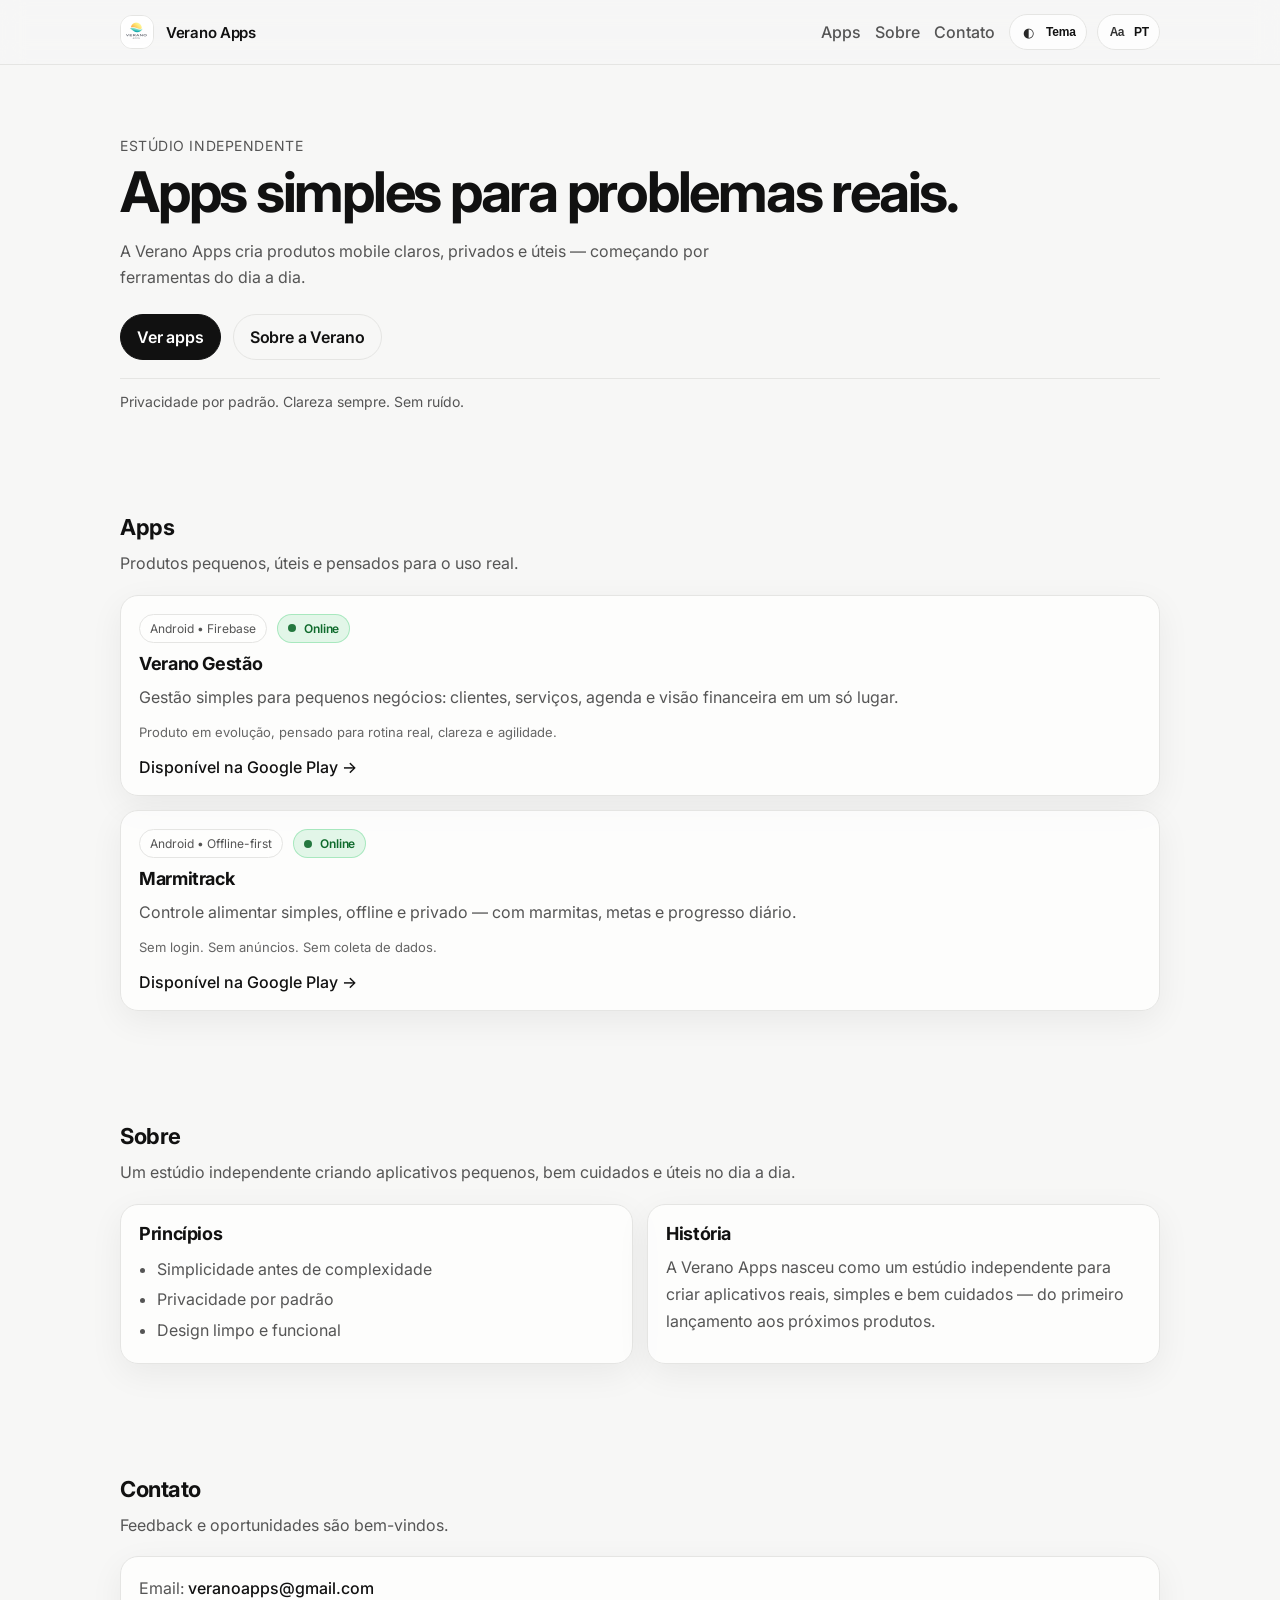
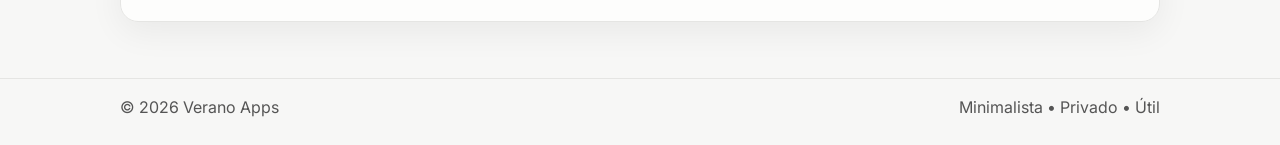
==== commit d01c6d02: "Fix: text" ====
--- a/index.html
+++ b/index.html
@@ -102,7 +102,7 @@
 
                         <div class="card__actions">
                             <a class="link" href="https://play.google.com/store/apps/details?id=com.veranoapps.veranogestao" target="_blank" rel="noopener noreferrer" data-i18n="apps.gestao.play">
-                                Baixar na Google Play
+                                Disponível na Google Play →
                             </a>
                         </div>
                     </div>
